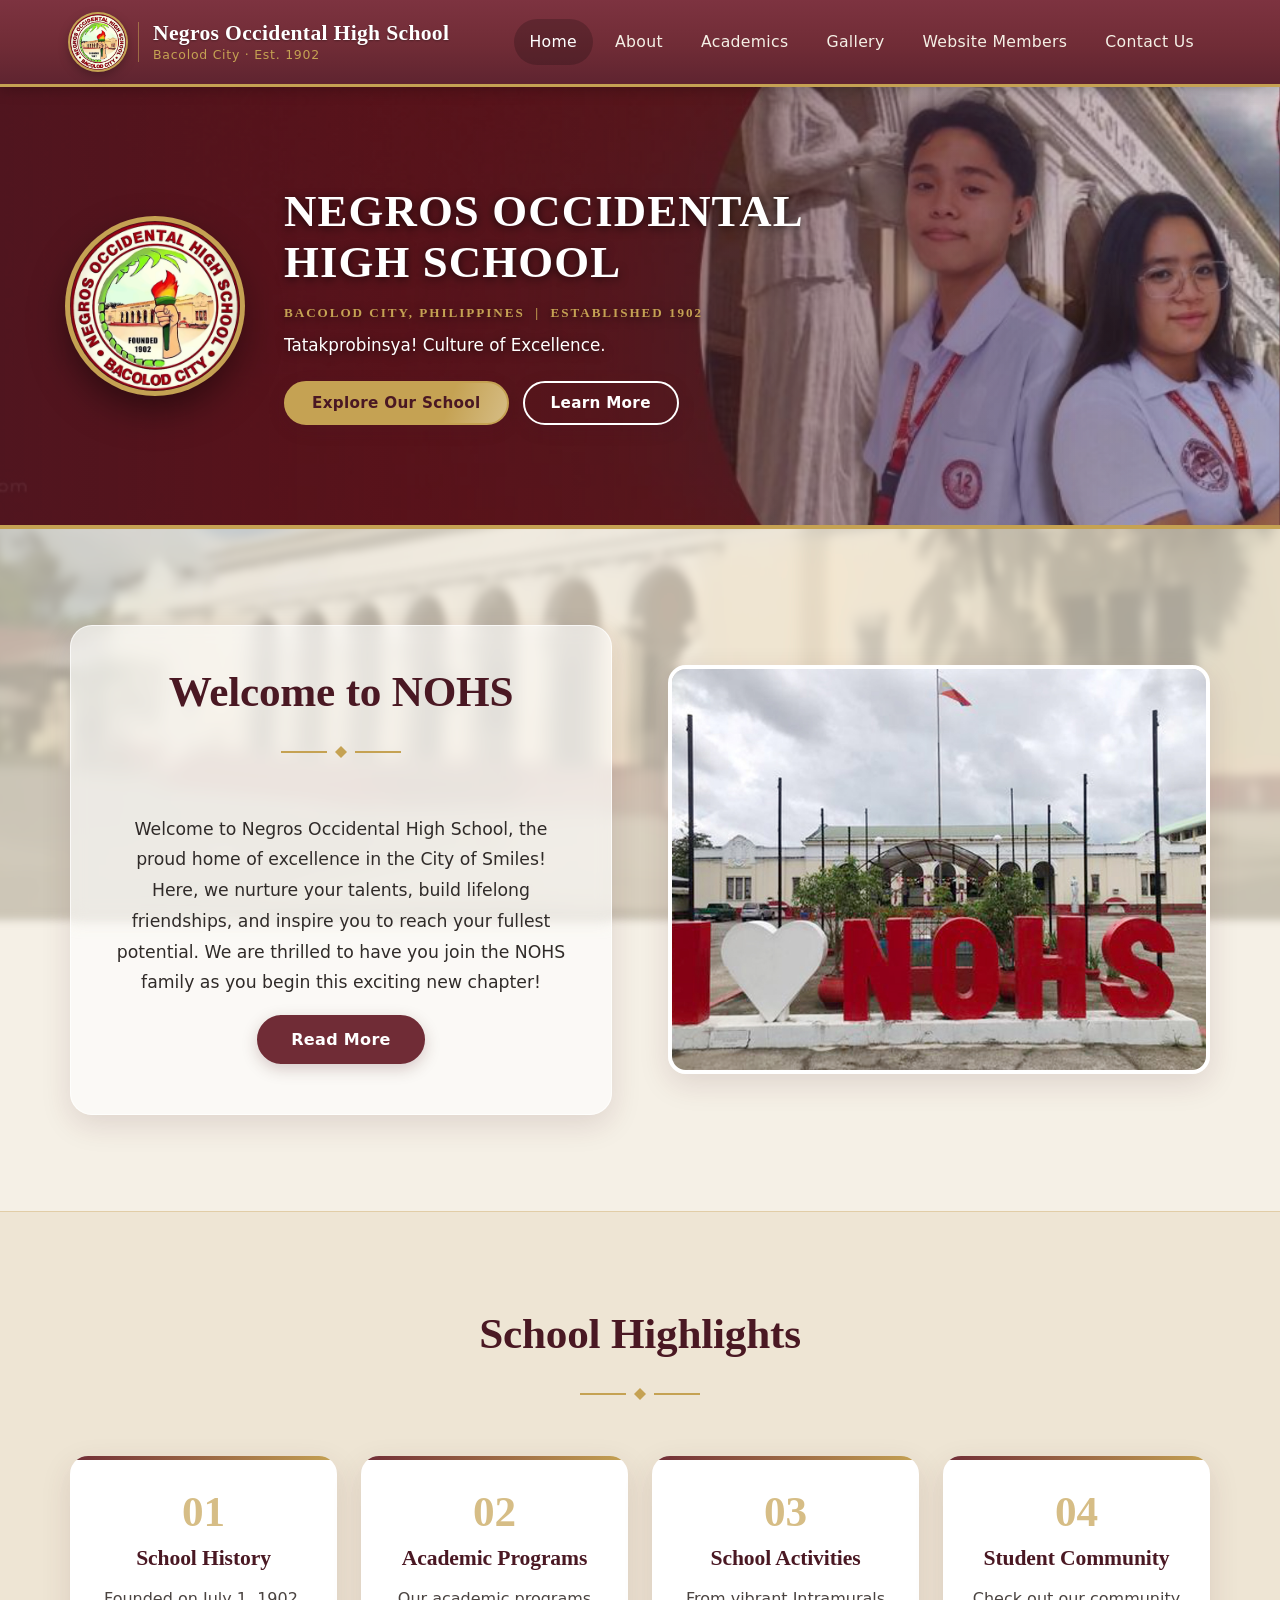
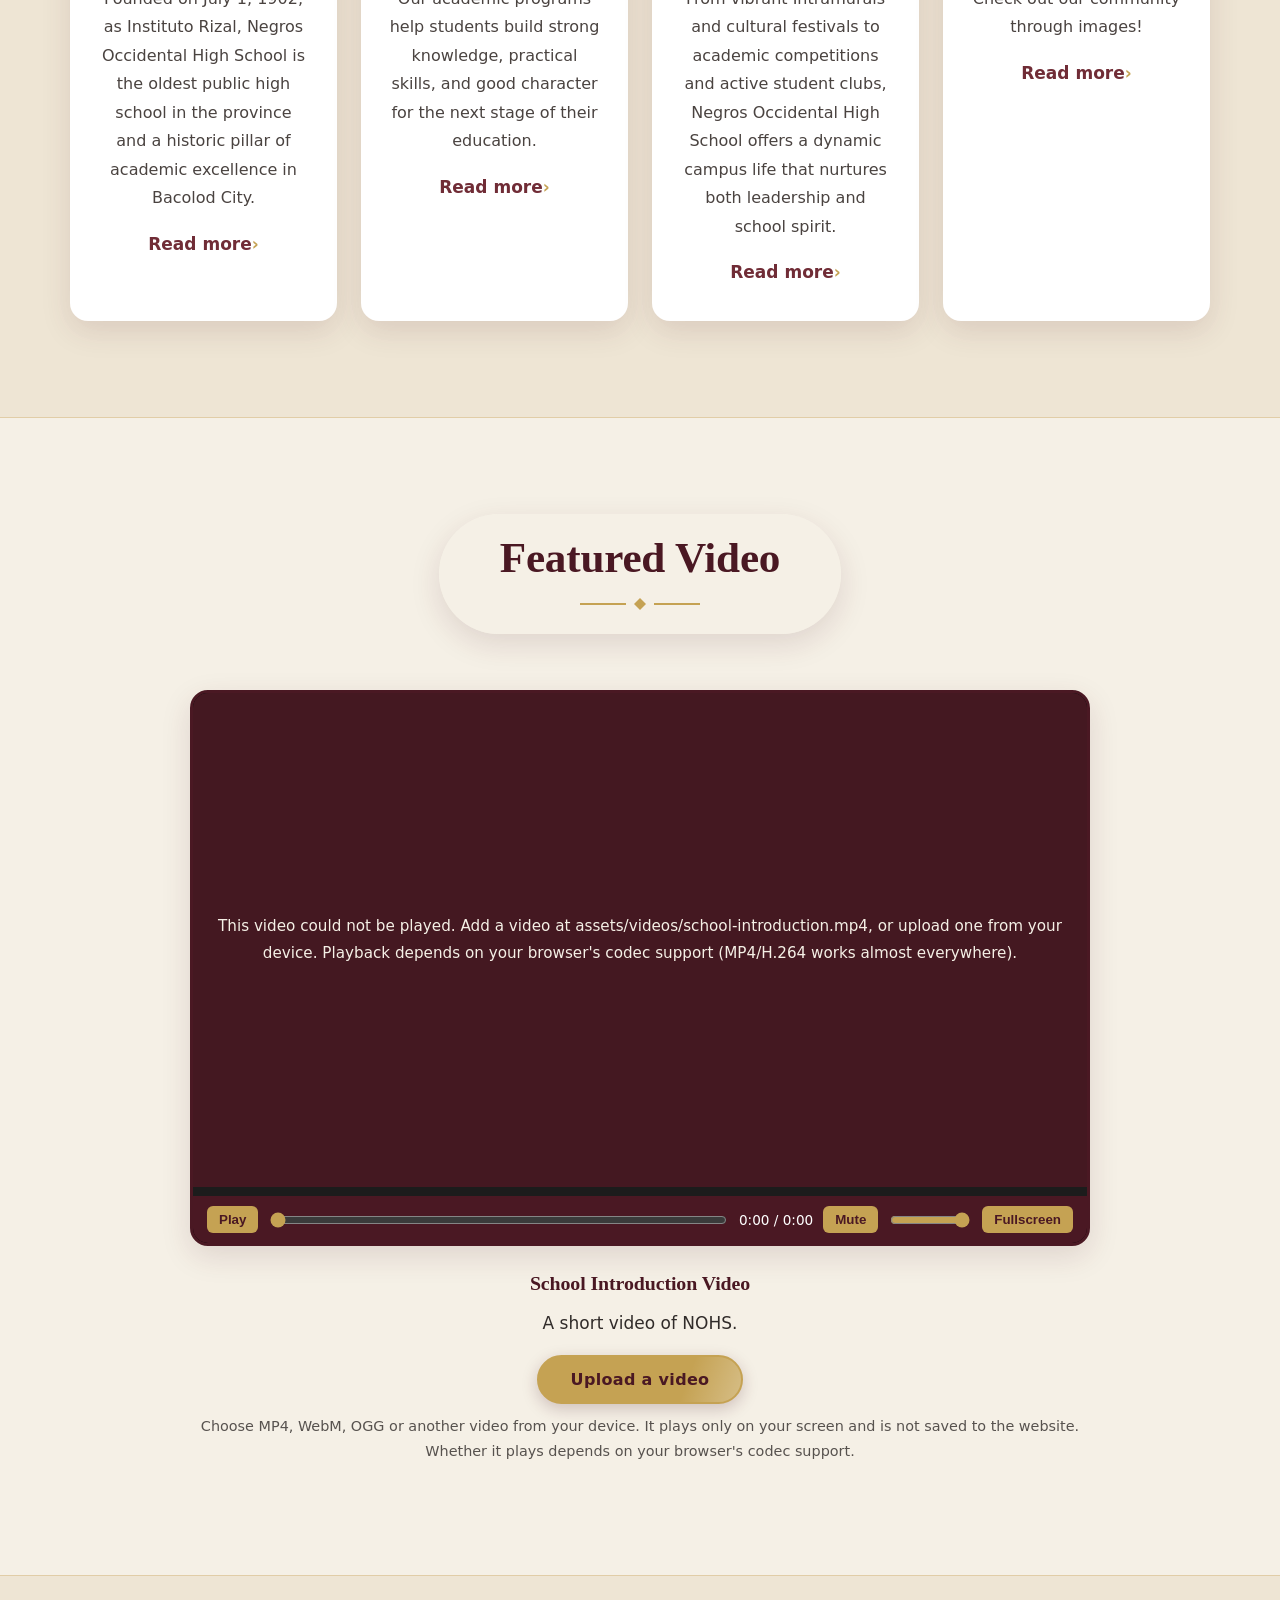
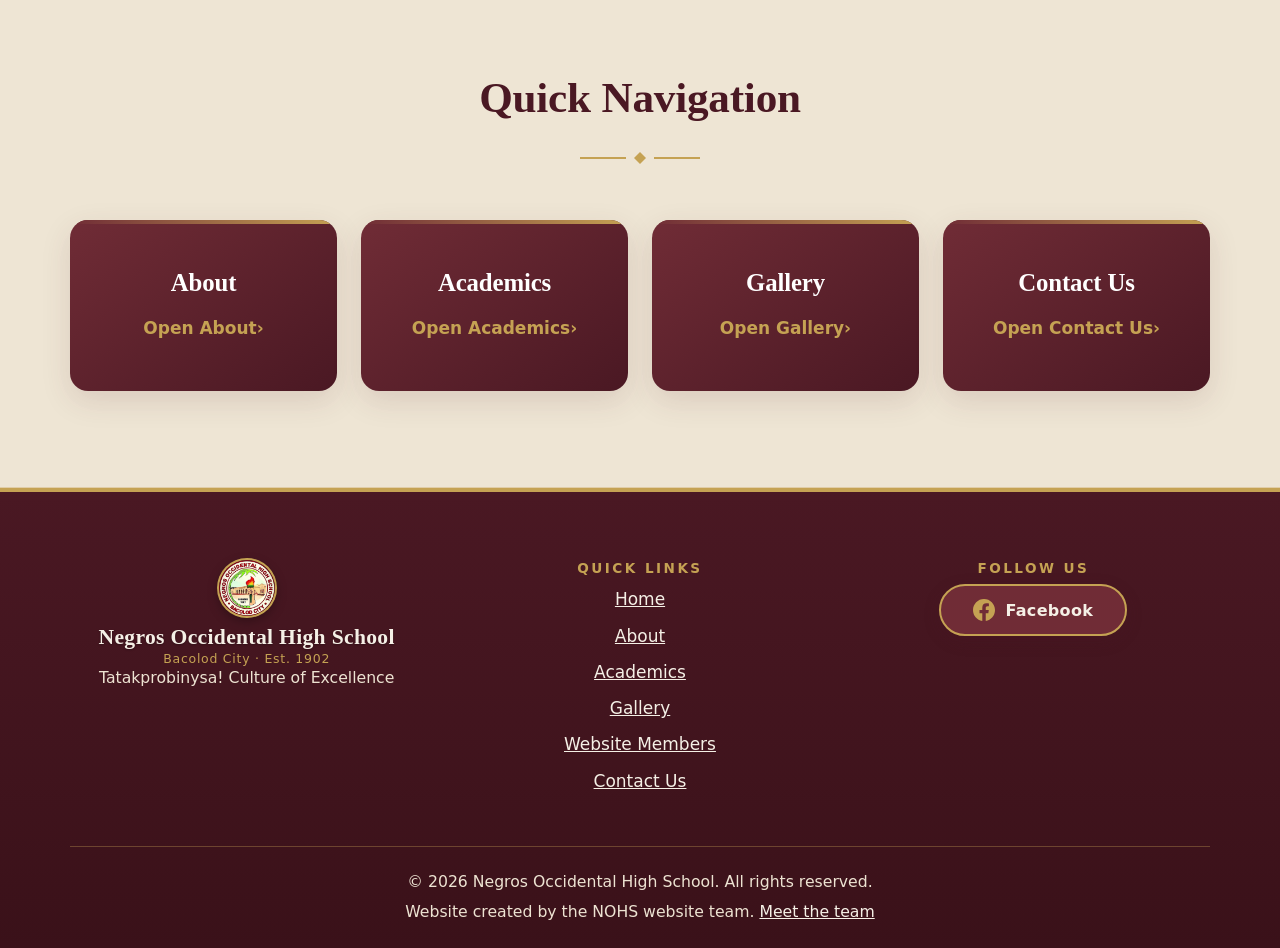
==== index.html @ 0fbad0cd "Add files via upload" ====
<!DOCTYPE html>
<html lang="en">
<head>
<meta charset="UTF-8">
<meta name="viewport" content="width=device-width, initial-scale=1">
<title>Home | Negros Occidental High School</title>
<meta name="description" content="Official information website of Negros Occidental High School, Bacolod City.">
<link rel="icon" href="assets/images/school-logo.png">
<link rel="stylesheet" href="css/style.css">
<link rel="stylesheet" href="css/animations.css">
<link rel="stylesheet" href="css/responsive.css">
</head>
<body data-page="home">
<!-- Loading screen (logo comes from js/site-config.js) -->
<div id="loader" aria-hidden="true"><img class="js-logo" src="assets/images/school-logo.png" alt=""></div>
<a class="skip" href="#main">Skip to content</a>
<div id="site-header"></div>
<main id="main">

<!-- A. HERO. Background picture: assets/images/school-banner.jpg -->
<section class="hero"><div class="container hero-grid">
  <div class="hero-text">
    <h1>NEGROS OCCIDENTAL HIGH SCHOOL</h1>
    <p class="hero-meta"><span data-cfg="location"></span> &nbsp;|&nbsp; Established <span data-cfg="established"></span></p>
    <p class="hero-welcome" data-cfg="tagline"></p>
    <div class="btn-row"><a class="btn btn-gold" href="#school-highlights">Explore Our School</a><a class="btn btn-light" href="about.html">Learn More</a></div>
  </div>
  <img class="hero-logo js-logo" src="assets/images/school-logo.png" alt="Negros Occidental High School official logo" width="260" height="260">
</div></section>

<!-- B. WELCOME / ABOUT PREVIEW. Text comes from about.introduction in js/site-config.js -->
<section class="section"><div class="container split">
  <div class="reveal"><h2 class="section-title">Welcome to NOHS</h2><p data-cfg="about.introduction"></p><a class="btn" href="about.html">Read More</a></div>
  <div class="img-frame img-reveal"><img class="js-intro-img" src="assets/images/school-intro.jpg" alt="Photograph of the school campus (placeholder)" width="900" height="675"></div>
</div></section>

<!-- C. HIGHLIGHTS. Edit the "highlights" list in js/site-config.js -->
<section class="section alt" id="school-highlights"><div class="container"><h2 class="section-title">School Highlights</h2>
  <div class="grid grid-4" id="highlights"></div></div></section>

<!-- D. FEATURED VIDEO. Default video path: video.src in js/site-config.js -->
<section class="section"><div class="container"><h2 class="section-title">Featured Video</h2>
  <div class="player-wrap">
    <div class="player" id="player">
      <video preload="metadata" playsinline aria-label="Featured school video"></video>
      <p id="vmsg" class="vmsg" role="status" hidden></p>
      <div class="controls">
        <button type="button" id="pp">Play</button>
        <input type="range" id="seek" min="0" max="100" step="0.1" value="0" aria-label="Video progress">
        <span id="time" aria-live="off">0:00 / 0:00</span>
        <button type="button" id="mute">Mute</button>
        <input type="range" id="vol" min="0" max="1" step="0.05" value="1" aria-label="Volume">
        <button type="button" id="fs">Fullscreen</button>
      </div>
    </div>
    <div class="player-info">
      <h3 id="vtitle"></h3><p id="vdesc"></p>
      <label class="btn btn-gold" for="vfile" tabindex="0" onkeydown="if(event.key==='Enter')this.click()">Upload a video</label>
      <input type="file" id="vfile" accept="video/*" class="sr">
      <p class="note">Choose MP4, WebM, OGG or another video from your device. It plays only on your screen and is not saved to the website. Whether it plays depends on your browser's codec support.</p>
    </div>
  </div></div></section>

<!-- E. QUICK NAVIGATION -->
<section class="section alt"><div class="container"><h2 class="section-title">Quick Navigation</h2><div class="grid grid-4" id="quicknav"></div></div></section>

</main>
<div id="site-footer"></div>
<script src="js/site-config.js"></script>
<script src="js/data-gallery.js"></script>
<script src="js/data-members.js"></script>
<script src="js/data-programs.js"></script>
<script src="js/data-activities.js"></script>
<script src="js/main.js"></script>
<script src="js/video-player.js"></script>
<script src="js/animations.js"></script>
</body>
</html>
---- css/style.css ----
/* STYLE.CSS - to change colors, edit the values in :root below. */
:root{
  --maroon:#702C36; --maroon-dark:#4A1823; --beige:#F5F0E6; --beige-2:#EDE3D2;
  --gold:#C5A253; --white:#FFFFFF; --text:#302B29;
  --radius:16px; --shadow:0 6px 22px rgba(74,24,35,.14);
  --serif:Georgia,"Palatino Linotype",Palatino,"Times New Roman",serif;
  --sans:system-ui,-apple-system,"Segoe UI",Roboto,Arial,sans-serif;
}
*{box-sizing:border-box}
html{scroll-behavior:smooth;scroll-padding-top:84px}
body{margin:0;font:1rem/1.7 var(--sans);color:var(--text);background:var(--beige)}
img{max-width:100%;display:block}
a{color:var(--maroon)}
:focus-visible{outline:3px solid var(--gold);outline-offset:3px}
h1,h2,h3{font-family:var(--serif);color:var(--maroon-dark);line-height:1.2;margin:0 0 .6em}
p{margin:0 0 1em}
.container{width:min(1140px,92%);margin-inline:auto}
.narrow{max-width:780px}
.section{padding:76px 0}.section.tight{padding-top:0}
.section.alt{background:var(--beige-2)}
.section-title{font-size:clamp(1.7rem,3.2vw,2.4rem);margin-bottom:1.1em}
.section-title::after{content:"";display:block;width:56px;height:3px;background:var(--gold);margin-top:.5em;border-radius:2px}
.skip{position:absolute;left:-999px;top:0;background:var(--gold);color:var(--maroon-dark);padding:8px 14px;z-index:300}
.skip:focus{left:8px;top:8px}
.sr{position:absolute;width:1px;height:1px;overflow:hidden;clip:rect(0 0 0 0)}
.note{font-size:.9rem;opacity:.8}

/* Buttons */
.btn{display:inline-block;background:var(--maroon);color:var(--white);padding:12px 26px;border-radius:999px;border:2px solid var(--maroon);font:600 1rem var(--sans);text-decoration:none;cursor:pointer;transition:transform .2s,background .2s,box-shadow .2s}
.btn:hover{transform:translateY(-2px);background:var(--maroon-dark);box-shadow:var(--shadow)}
.btn-gold{background:var(--gold);border-color:var(--gold);color:var(--maroon-dark)}
.btn-gold:hover{background:#d4b366;border-color:#d4b366}
.btn-light{background:transparent;border-color:var(--white);color:var(--white)}
.btn-light:hover{background:var(--white);color:var(--maroon-dark)}
.btn-outline{background:transparent;color:var(--maroon)}
.btn-outline:hover{color:var(--white)}
.btn-fb{display:inline-flex;align-items:center;gap:10px;background:var(--maroon);border-color:var(--gold)}
.btn-fb svg{color:var(--gold)}
.btn-fb:hover{background:var(--maroon-dark);transform:translateY(-3px) scale(1.03)}
.btn-fb.big{padding:16px 34px;font-size:1.1rem}
.btn-row{display:flex;gap:14px;flex-wrap:wrap}

/* Header */
.site-header{position:sticky;top:0;z-index:100;background:linear-gradient(180deg,#7d3340 0%,var(--maroon) 55%,#5f2430 100%);border-bottom:3px solid var(--gold);box-shadow:0 2px 14px rgba(0,0,0,.25)}
.nav-wrap{display:flex;align-items:center;justify-content:space-between;gap:16px;min-height:84px}
.brand{display:flex;align-items:center;gap:12px;color:var(--white);text-decoration:none;font:700 1.05rem/1.2 var(--serif)}
.brand img{width:56px;height:56px;object-fit:contain;border-radius:50%;box-shadow:0 0 0 2px var(--gold),0 4px 12px rgba(0,0,0,.35);transition:transform .3s}
.brand:hover img{transform:rotate(-6deg) scale(1.05)}
.brand-text{display:flex;flex-direction:column;gap:3px;padding-left:14px;border-left:1px solid rgba(197,162,83,.55)}
.brand-name{font:700 1.3rem/1.1 var(--serif);letter-spacing:.015em;text-shadow:0 1px 2px rgba(0,0,0,.3)}
.brand-sub{font:500 .78rem/1 var(--sans);letter-spacing:.06em;color:var(--gold)}
.nav{display:flex;gap:6px}
.nav a{color:var(--beige);text-decoration:none;padding:8px 14px;border-radius:8px;position:relative;font-weight:500;transition:background .2s}
.nav a:hover{background:var(--maroon-dark)}
.nav a.active{color:var(--white)}
.nav a.active::after{content:"";position:absolute;left:14px;right:14px;bottom:2px;height:2px;background:var(--gold)}
.nav-toggle{display:none;background:none;border:0;padding:10px;cursor:pointer}
.nav-toggle span{display:block;width:26px;height:3px;background:var(--white);margin:5px 0;transition:.25s;border-radius:2px}
.nav-toggle[aria-expanded=true] span:nth-child(1){transform:translateY(8px) rotate(45deg)}
.nav-toggle[aria-expanded=true] span:nth-child(2){opacity:0}
.nav-toggle[aria-expanded=true] span:nth-child(3){transform:translateY(-8px) rotate(-45deg)}

/* Hero */
.hero{background:var(--maroon-dark) center/cover;color:var(--white);padding:100px 0 110px;border-bottom:4px solid var(--gold)}
.hero-grid{display:grid;grid-template-columns:1fr auto;gap:48px;align-items:center}
.hero h1{color:var(--white);font-size:clamp(2.2rem,5.4vw,4rem);letter-spacing:.01em;margin-bottom:.35em}
.hero-meta{color:var(--gold);font:600 1.1rem var(--serif)}
.hero-welcome{max-width:560px;font-size:1.1rem;margin-bottom:1.6em}
.hero-logo{width:260px;height:260px;object-fit:contain;filter:drop-shadow(0 10px 24px rgba(0,0,0,.45))}
.page-head{background:var(--maroon-dark);color:var(--white);padding:56px 0;border-bottom:3px solid var(--gold)}
.page-head h1{color:var(--white);font-size:clamp(1.8rem,4vw,2.8rem);margin:0}
.page-head p{color:var(--beige-2);margin:.6em 0 0}

/* Layout + cards */
.split{display:grid;grid-template-columns:1fr 1fr;gap:56px;align-items:center}
.grid{display:grid;gap:24px}
.grid-2{grid-template-columns:repeat(2,1fr)}.grid-3{grid-template-columns:repeat(3,1fr)}.grid-4{grid-template-columns:repeat(4,1fr)}
.grid-5{display:flex;flex-wrap:wrap;justify-content:center}
.grid-5 .card{flex:0 1 calc(33.333% - 16px)}
.card{background:var(--white);border-radius:var(--radius);box-shadow:var(--shadow);padding:28px;border-top:3px solid var(--gold);text-decoration:none;color:var(--text);display:block;overflow:hidden;transition:transform .25s,box-shadow .25s}
a.card:hover,.card:hover{transform:translateY(-5px);box-shadow:0 14px 30px rgba(74,24,35,.2)}
.card h3,.card h2{font-size:1.3rem}
.card .more{color:var(--maroon);font-weight:700}
.card .more::after{content:" \203A";color:var(--gold)}
.card:has(> img){padding:0}
.card > img{width:100%;aspect-ratio:3/2;object-fit:cover}
.card-body{padding:22px 24px 26px}
.member > img{aspect-ratio:6/7}
.role{color:var(--maroon);font-weight:700;font-size:.95rem}
.img-frame{border-radius:var(--radius);overflow:hidden;box-shadow:var(--shadow);border:4px solid var(--white)}
.photos{display:grid;gap:20px}
.photos figure{margin:0;border-radius:var(--radius);overflow:hidden;box-shadow:var(--shadow);background:var(--white)}
.photos figcaption{padding:10px 16px;font-size:.9rem}
.ticks{list-style:none;padding:0;margin:0}
.ticks li{padding:10px 0 10px 34px;position:relative;border-bottom:1px solid rgba(112,44,54,.15)}
.ticks li::before{content:"";position:absolute;left:6px;top:19px;width:10px;height:10px;background:var(--gold);transform:rotate(45deg)}
.profile{width:100%;border-collapse:collapse;background:var(--white);border-radius:var(--radius);overflow:hidden;box-shadow:var(--shadow)}
.profile th,.profile td{text-align:left;padding:14px 20px;border-bottom:1px solid var(--beige-2)}
.profile th{width:32%;background:var(--maroon);color:var(--white);font-weight:600}
.timeline{list-style:none;margin:0;padding:0 0 0 26px;border-left:3px solid var(--gold)}
.timeline li{position:relative;padding:0 0 28px 28px}
.timeline li::before{content:"";position:absolute;left:-36px;top:6px;width:16px;height:16px;border-radius:50%;background:var(--maroon);border:3px solid var(--gold)}
.timeline .year{font:700 1.3rem var(--serif);color:var(--maroon)}
.info{margin:0}.info dt{font-weight:700;color:var(--maroon);margin-top:14px}.info dd{margin:0}

/* Video */
.player-wrap{display:grid;grid-template-columns:1.6fr 1fr;gap:36px;align-items:start}
.player{position:relative;background:#000;border-radius:var(--radius);overflow:hidden;box-shadow:var(--shadow);border:3px solid var(--maroon-dark)}
.player video{width:100%;aspect-ratio:16/9;display:block;background:#1c1c1c;cursor:pointer}
.vmsg{position:absolute;inset:0 0 56px;margin:0;padding:24px;display:flex;align-items:center;text-align:center;color:var(--beige);background:rgba(74,24,35,.88);font-size:.95rem}
.controls{display:flex;align-items:center;gap:10px;padding:10px 14px;background:var(--maroon-dark);color:var(--white);font-size:.85rem;flex-wrap:wrap}
.controls button{background:var(--gold);color:var(--maroon-dark);border:0;border-radius:6px;padding:6px 12px;font-weight:700;cursor:pointer}
.controls button:hover{background:#d9b968}
.controls input[type=range]{accent-color:var(--gold)}
#seek{flex:1;min-width:120px}#vol{width:80px}
.player:fullscreen video{height:calc(100% - 56px);aspect-ratio:auto}

/* Gallery */
.gallery{display:grid;grid-template-columns:repeat(3,1fr);gap:22px}
.g-item{position:relative;border:0;padding:0;border-radius:var(--radius);overflow:hidden;cursor:zoom-in;box-shadow:var(--shadow);aspect-ratio:4/3;background:var(--maroon)}
.g-item img{width:100%;height:100%;object-fit:cover;transition:transform .5s}
.g-item:hover img,.g-item:focus-visible img{transform:scale(1.08)}
.g-cap{position:absolute;inset:auto 0 0;padding:34px 16px 12px;text-align:left;color:var(--white);font-size:.85rem;background:linear-gradient(transparent,rgba(74,24,35,.92))}
.g-cap strong{display:block;font:700 1rem var(--serif);color:var(--gold)}
.lightbox{position:fixed;inset:0;z-index:400;background:rgba(30,10,15,.94);display:flex;align-items:center;justify-content:center;gap:12px;padding:20px}
.lightbox[hidden]{display:none}
.lightbox figure{margin:0;max-width:min(980px,80vw);text-align:center}
.lightbox img{max-height:76vh;margin:auto;border-radius:12px;border:3px solid var(--gold);opacity:0;transition:opacity .3s}
.lightbox img.in{opacity:1}
.lb-cap{color:var(--beige);margin-top:14px}
.lightbox button{background:rgba(197,162,83,.2);color:var(--white);border:2px solid var(--gold);width:50px;height:50px;border-radius:50%;font-size:2rem;line-height:1;cursor:pointer;flex:none}
.lightbox button:hover{background:var(--gold);color:var(--maroon-dark)}
.lb-close{position:absolute;top:18px;right:18px}

/* Contact / map / footer */
.map{border-radius:var(--radius);overflow:hidden;box-shadow:var(--shadow);border:4px solid var(--white);margin-bottom:12px}
.map iframe{width:100%;height:430px;border:0;display:block}
.fb-card{text-align:center}
.site-footer{background:var(--maroon-dark);color:var(--beige-2);border-top:4px solid var(--gold);padding-top:52px}
.site-footer h3{color:var(--gold);font-size:1.1rem}
.site-footer a{color:var(--beige)}
.site-footer ul{list-style:none;padding:0;margin:0}.site-footer li{margin-bottom:6px}
.footer-grid{display:grid;grid-template-columns:1.6fr 1fr 1fr;gap:40px}
.footer-bottom{border-top:1px solid rgba(197,162,83,.35);margin-top:36px;padding:18px 0;display:flex;justify-content:space-between;gap:12px;flex-wrap:wrap;font-size:.9rem}
.footer-bottom p{margin:0}
.to-top{position:fixed;right:20px;bottom:20px;width:46px;height:46px;border-radius:50%;border:2px solid var(--gold);background:var(--maroon);color:var(--white);font-size:1.4rem;cursor:pointer;opacity:0;pointer-events:none;transition:.3s;z-index:90}
.to-top.show{opacity:1;pointer-events:auto}
.to-top:hover{background:var(--maroon-dark)}

/* ===== SYMMETRY LAYER: centered headings, balanced columns, equal cards ===== */
.section-title{text-align:center}
.section-title::after{margin-inline:auto}
.narrow{margin-inline:auto;text-align:center}
.page-head{text-align:center;background:radial-gradient(ellipse at 50% 120%,#6a2a36 0,var(--maroon-dark) 70%)}
.page-head p{max-width:640px;margin-inline:auto}
.section:has(> .container > .btn-outline){padding:30px 0 0;text-align:center}
.grid{align-items:stretch}
.card{text-align:center;height:100%}
.card.member .card-body,.card:has(> img) .card-body{text-align:center}
.info{text-align:center}
.ticks{max-width:380px;margin-inline:auto}
.split{align-items:center}
.split > div:first-child{text-align:left}

/* Hero: centered stack, logo on top */
.hero{text-align:center}
.hero-grid{grid-template-columns:1fr;justify-items:center;gap:26px}
.hero-logo{order:-1;width:190px;height:190px}
.hero-welcome{margin-inline:auto}
.btn-row{justify-content:center}

/* Video: centered, player above details */
.player-wrap{grid-template-columns:1fr;max-width:900px;margin-inline:auto;gap:26px}
.player-info{text-align:center}

/* About: photos side by side, centered timeline that mirrors left/right */
.photos{grid-template-columns:repeat(2,1fr);margin-top:36px}
.photos img{aspect-ratio:3/2;object-fit:cover;width:100%}
.timeline{position:relative;max-width:900px;margin-inline:auto;padding:0;border:0}
.timeline::before{content:"";position:absolute;left:50%;top:0;bottom:0;width:3px;background:var(--gold);transform:translateX(-50%)}
.timeline li{position:relative;width:50%;padding:0 44px 32px 0;text-align:right}
.timeline li:nth-child(even){margin-left:50%;padding:0 0 32px 44px;text-align:left}
.timeline li::before{left:auto;right:-8px;top:6px}
.timeline li:nth-child(even)::before{right:auto;left:-8px}

/* Members: equal width cards, last row centered */
.grid-5{gap:24px}
.grid-5 .card{flex:0 1 calc(33.333% - 16px)}

/* Footer: three equal, centered columns */
.footer-grid{grid-template-columns:repeat(3,1fr);text-align:center}
.footer-grid .brand{justify-content:center}
.footer-grid .brand-text{text-align:left}
.footer-bottom{justify-content:center;text-align:center;flex-direction:column;align-items:center;gap:4px}

/* Spacing + footer brand fixes */
.section.tight{padding-top:44px}
.footer-grid .brand{flex-direction:column;gap:10px}
.footer-grid .brand-text{border-left:0;padding-left:0;align-items:center;text-align:center}
.footer-grid p{max-width:340px;margin-inline:auto}

/* Academics: programs in two balanced columns; an odd last card is centered */
.programs{max-width:960px;margin-inline:auto}
.programs .card{flex:0 1 calc(50% - 12px)}

/* Hero banner: cover for big images; natural size + blurred fill for small ones */
.hero{position:relative;overflow:hidden;isolation:isolate;background:var(--maroon-dark)}
.hero-bg{position:absolute;inset:0;z-index:-2}
.hero-bg-blur{position:absolute;inset:-60px;background:center/cover no-repeat;filter:blur(26px) saturate(1.1)}
.hero-bg-img{position:absolute;inset:0;width:100%;height:100%;object-fit:cover}
.hero-small .hero-bg-img{object-fit:scale-down;-webkit-mask-image:linear-gradient(90deg,transparent,#000 7%,#000 93%,transparent);mask-image:linear-gradient(90deg,transparent,#000 7%,#000 93%,transparent)}
.hero::before{content:"";position:absolute;inset:0;z-index:-1;background:linear-gradient(rgba(74,24,35,.8),rgba(48,43,41,.74))}
.hero-small::before{background:linear-gradient(rgba(74,24,35,.5),rgba(48,43,41,.45))}
.hero h1,.hero-meta,.hero-welcome{text-shadow:0 2px 10px rgba(0,0,0,.65)}

/* Group photo: never stretched; blurred copy of the photo fills the leftover space */
.group{margin:0 auto;max-width:1000px}
.group-frame{position:relative;aspect-ratio:16/9;border-radius:var(--radius);overflow:hidden;isolation:isolate;box-shadow:var(--shadow);border:4px solid var(--white);background:var(--maroon-dark)}
.group-blur{position:absolute;inset:-40px;background:center/cover no-repeat;filter:blur(28px) saturate(1.15);z-index:0}
.group-frame::before{content:"";position:absolute;inset:0;z-index:1;background:rgba(74,24,35,.28)}
.group-img{position:absolute;inset:0;width:100%;height:100%;object-fit:scale-down;z-index:2;filter:drop-shadow(0 8px 22px rgba(0,0,0,.45))}
.group-missing .group-img{visibility:hidden}
.group figcaption{text-align:center;margin-top:16px;font:italic 1.05rem var(--serif);color:var(--maroon-dark)}
.group-actions{text-align:center;margin-top:20px}
.group-actions .note{max-width:520px;margin:12px auto 0}

/* Group photo: click-to-enlarge hint */
.group-frame{cursor:zoom-in}
.group-img{transition:transform .6s cubic-bezier(.2,.7,.2,1)}
.group-frame:hover .group-img{transform:scale(1.02)}
.group-frame::after{content:"Click to enlarge";position:absolute;right:14px;bottom:14px;z-index:3;background:rgba(74,24,35,.88);color:var(--white);border:1px solid var(--gold);padding:6px 14px;border-radius:999px;font-size:.8rem;transition:opacity .3s,transform .3s}
@media (hover:hover){.group-frame::after{opacity:0;transform:translateY(6px)}.group-frame:hover::after,.group-frame:focus-visible::after{opacity:1;transform:none}}
.group-missing{cursor:default}.group-missing::after{display:none}

/* Learning Environment: clickable cards that open 3 photos */
#learning .card{cursor:pointer}
.photo-badge{position:absolute;top:14px;right:14px;z-index:2;background:rgba(74,24,35,.9);color:var(--white);border:1px solid var(--gold);padding:4px 12px;border-radius:999px;font-size:.78rem;font-weight:600;pointer-events:none}
.lb-thumbs{display:flex;justify-content:center;gap:10px;margin-top:14px}
.lb-thumbs[hidden]{display:none}
.lightbox .lb-thumbs button{width:76px;height:56px;padding:0;border-radius:8px;border:2px solid transparent;overflow:hidden;opacity:.6;background:none;transition:opacity .2s,transform .2s}
.lightbox .lb-thumbs button:hover{opacity:1;transform:translateY(-3px);background:none}
.lightbox .lb-thumbs button.on{border-color:var(--gold);opacity:1}
.lightbox .lb-thumbs img{width:100%;height:100%;max-height:none;object-fit:cover;border:0;border-radius:0;opacity:1;margin:0}
.lightbox button[hidden]{display:none}
@media (max-width:640px){.lightbox .lb-thumbs button{width:58px;height:44px}}

/* Auto-sliding card covers */
.card.has-slider{padding:0}
.slider{position:relative;overflow:hidden;aspect-ratio:3/2}
.slider-track{display:flex;height:100%;transition:transform .7s cubic-bezier(.65,0,.35,1)}
.slider-track img{flex:0 0 100%;width:100%;height:100%;object-fit:cover;transition:transform .7s cubic-bezier(.2,.7,.2,1)}
.card:hover .slider-track img{transform:scale(1.05)}
.slider-dots{position:absolute;left:0;right:0;bottom:12px;display:flex;justify-content:center;gap:7px;pointer-events:none}
.slider-dots i{width:8px;height:8px;border-radius:50%;background:rgba(255,255,255,.55);transition:background .3s,transform .3s}
.slider-dots i.on{background:var(--gold);transform:scale(1.3)}

/* Group photos: sliding track, each slide keeps its own blurred fill */
.group-frame::before{display:none}
.group-track{display:flex;height:100%;transition:transform .8s cubic-bezier(.65,0,.35,1)}
.group-slide{position:relative;flex:0 0 100%;height:100%;overflow:hidden}
.group-slide::before{content:"";position:absolute;inset:0;z-index:1;background:rgba(74,24,35,.28)}
.group-slide.miss .group-img{visibility:hidden}

/* ===== Fixed, slightly blurred photo background (see "background" in js/site-config.js) ===== */
.site-bg{position:fixed;inset:-20px;z-index:-1;background:var(--beige) center/cover no-repeat;filter:blur(4px) saturate(1.05);transform:translateZ(0);pointer-events:none}
.site-bg::after{content:"";position:absolute;inset:0;background:linear-gradient(rgba(245,240,230,.62),rgba(237,227,210,.74))}
/* Plain sections let the photo show through; alternate sections are frosted glass */
.section{background:transparent}
.section.alt{background:rgba(237,227,210,.88);-webkit-backdrop-filter:blur(8px);backdrop-filter:blur(8px);border-block:1px solid rgba(197,162,83,.35)}
/* Text blocks and headings on the photo get a soft frosted panel so they stay easy to read */
.narrow,.split > div:first-child{background:rgba(255,255,255,.62);-webkit-backdrop-filter:blur(8px);backdrop-filter:blur(8px);padding:30px 34px;border-radius:var(--radius);box-shadow:var(--shadow);border:1px solid rgba(255,255,255,.7)}
.section:not(.alt) > .container:not(.narrow) > .section-title{display:table;margin:0 auto 1.3em;padding:.4em 1.4em .55em;background:rgba(245,240,230,.86);-webkit-backdrop-filter:blur(8px);backdrop-filter:blur(8px);border-radius:999px;box-shadow:var(--shadow)}
.section:not(.alt) > .container:not(.narrow) > .section-title::after{margin-top:.35em}
@media (max-width:640px){.narrow,.split > div:first-child{padding:22px 20px}}

/* Real school logo: solid white background, shown as a round seal with a gold ring */
.hero-logo{border-radius:50%;filter:none;box-shadow:0 0 0 5px var(--gold),0 16px 38px rgba(0,0,0,.5)}
#loader img{border-radius:50%;box-shadow:0 0 0 3px var(--gold)}

/* Welcome picture: keep its proportions in every browser */
.img-frame img{display:block;width:100%;height:auto;aspect-ratio:4/3;object-fit:cover}

/* =====================================================================
   POLISH LAYER - cleaner type, calmer spacing, richer cards and hero
   ===================================================================== */
:root{--shadow-sm:0 2px 10px rgba(74,24,35,.09);--shadow:0 10px 30px rgba(74,24,35,.13);--shadow-lg:0 24px 54px rgba(74,24,35,.24);--radius:18px}
html{-webkit-text-size-adjust:100%;scrollbar-color:var(--maroon) var(--beige-2)}
::-webkit-scrollbar{width:11px}::-webkit-scrollbar-track{background:var(--beige-2)}
::-webkit-scrollbar-thumb{background:var(--maroon);border-radius:8px;border:2px solid var(--beige-2)}
::selection{background:var(--gold);color:var(--maroon-dark)}
body{font-size:1.0625rem;line-height:1.78;-webkit-font-smoothing:antialiased;text-rendering:optimizeLegibility}
h1,h2,h3{letter-spacing:-.005em;text-wrap:balance}
p{text-wrap:pretty}
.section{padding:96px 0}
.section.tight{padding-top:44px}

/* Headings: gold ornament instead of a plain line */
.section-title{font-size:clamp(1.9rem,3.4vw,2.7rem);margin-bottom:1.3em}
.section-title::after,.page-head h1::after{content:"";display:block;width:120px;height:12px;margin:.65em auto 0;border-radius:0;
  background:url("data:image/svg+xml,%3Csvg xmlns='http://www.w3.org/2000/svg' viewBox='0 0 120 12'%3E%3Cpath d='M0 6h46M74 6h46' stroke='%23C5A253' stroke-width='2'/%3E%3Cpath d='M60 0l6 6-6 6-6-6z' fill='%23C5A253'/%3E%3C/svg%3E") center/contain no-repeat}
.page-head{padding:76px 0 68px}
.page-head h1{letter-spacing:.01em}
.page-head p{font-size:1.1rem;margin-top:1em}

/* Header */
.nav a{font-size:.98rem;letter-spacing:.02em;padding:9px 16px}
.nav a.active{background:rgba(0,0,0,.2);border-radius:999px}
.nav a.active::after{display:none}
.brand-name{font-size:1.35rem}

/* Buttons */
.btn{padding:13px 32px;letter-spacing:.02em;box-shadow:0 5px 16px rgba(74,24,35,.22)}
.btn:hover{box-shadow:0 10px 24px rgba(74,24,35,.3)}
.btn-outline{box-shadow:none}

/* Hero: taller, calmer, with a scroll cue */
.hero{min-height:min(92vh,840px);display:flex;align-items:center;padding:110px 0 140px}
.hero-grid{width:100%;gap:30px}
.hero h1{font-size:clamp(2.4rem,6.2vw,4.7rem);line-height:1.08;letter-spacing:.025em}
.hero-meta{font-size:.95rem;letter-spacing:.16em;text-transform:uppercase;margin-bottom:1.2em}
.hero-welcome{font-size:1.2rem;line-height:1.75;max-width:620px;margin-bottom:2em}
.hero-logo{width:210px;height:210px}
.hero::after{content:"";position:absolute;left:50%;bottom:30px;width:20px;height:20px;border-right:3px solid var(--gold);border-bottom:3px solid var(--gold);transform:translateX(-50%) rotate(45deg);animation:cue 1.9s ease-in-out infinite;pointer-events:none}

/* Cards */
.card{border-top:0;border-radius:var(--radius);box-shadow:var(--shadow);padding:34px 28px}
.card::before{content:"";position:absolute;left:0;right:0;top:0;height:4px;z-index:3;background:linear-gradient(90deg,var(--maroon),var(--gold))}
.card:hover{box-shadow:var(--shadow-lg)}
.card h3{font-size:1.35rem}
.card p{font-size:1rem;color:#4a4340}
.card-body{padding:26px 26px 30px}
.card.has-slider,.card:has(> img){padding:0}

/* Homepage highlights: numbered cards */
#highlights{counter-reset:h}
#highlights .card h3::before{counter-increment:h;content:"0" counter(h);display:block;font:700 2.7rem/1 var(--serif);color:var(--gold);opacity:.7;margin-bottom:.3em}
/* Quick navigation: bold maroon tiles */
.quick{background:linear-gradient(145deg,var(--maroon),var(--maroon-dark));padding:48px 24px}
.quick h3{color:var(--white);font-size:1.55rem}
.quick .more,.quick .more::after{color:var(--gold)}

/* Members */
.role{display:inline-block;background:rgba(197,162,83,.2);color:var(--maroon-dark);padding:3px 16px;border-radius:999px;font-size:.84rem;letter-spacing:.02em;margin-bottom:1em}
.member .card-body p{font-size:.98rem}

/* Text panels, contact details, profile table */
.narrow,.split > div:first-child{border-radius:22px;padding:40px 44px}
.narrow p,.split > div:first-child p{font-size:1.08rem}
.info dt{font-size:.78rem;letter-spacing:.14em;text-transform:uppercase;margin-top:20px;color:var(--maroon)}
.info dd{font-size:1.05rem}
.profile th,.profile td{padding:16px 24px}
.gallery{gap:26px}
.g-item{border-radius:var(--radius)}

/* Footer */
.site-footer{padding-top:68px;background:linear-gradient(180deg,var(--maroon-dark),#3a1119)}
.site-footer h3{font:700 .85rem var(--sans);letter-spacing:.18em;text-transform:uppercase}
.site-footer p{font-size:.98rem;line-height:1.7}
.footer-bottom{margin-top:44px;padding:22px 0}

@media (max-width:640px){
  .section{padding:62px 0}
  .page-head{padding:54px 0 48px}
  .hero{min-height:0;padding:70px 0 100px}
  .hero-logo{width:140px;height:140px}
  .narrow,.split > div:first-child{padding:28px 22px}
  .card{padding:28px 22px}
}
.split > div:first-child{text-align:center}

/* ===== Banner sized to its image (1200 x 414). Edit the ratio here if you change the banner image. ===== */
.hero{min-height:max(400px,34.5vw);padding:0;display:flex;align-items:center}
.hero-bg{inset:0;transform:none!important}
.hero-bg-img,.hero-small .hero-bg-img{object-fit:cover;-webkit-mask-image:none;mask-image:none}
.hero-bg-blur{display:none}
/* darker on the left where the text sits, so the people on the right stay clear */
.hero::before,.hero-small::before{background:linear-gradient(90deg,rgba(74,24,35,.88) 0%,rgba(74,24,35,.64) 45%,rgba(74,24,35,.16) 100%)}
.hero::after{display:none}
.hero-grid{grid-template-columns:auto 1fr;justify-items:start;align-items:center;text-align:left;gap:44px}
.hero-logo{order:0;width:170px;height:170px}
.hero-text{max-width:660px}
.hero h1{font-size:clamp(1.8rem,3.5vw,3.1rem);line-height:1.12;margin-bottom:.4em}
.hero-meta{font-size:.82rem;letter-spacing:.15em;margin-bottom:.9em}
.hero-welcome{font-size:1.05rem;line-height:1.6;margin-bottom:1.3em;max-width:520px}
.btn-row{justify-content:flex-start}
.hero .btn{padding:11px 26px;font-size:.95rem}
.hero-grid{width:min(1140px,92%);margin-inline:auto}
.hero-logo{order:-1}
.hero-welcome{margin-inline:0}
@media (max-width:760px){.hero-welcome{margin-inline:auto}}

/* Academic Programs: images open in a lightbox */
.programs .card > img.zoomable{cursor:zoom-in}
.programs .card > img.zoomable:focus-visible{outline:3px solid var(--gold);outline-offset:-3px}
---- css/animations.css ----
/* ANIMATIONS.CSS - loader, page fade, scroll reveals. */
#loader{position:fixed;inset:0;z-index:999;background:var(--maroon-dark);display:flex;align-items:center;justify-content:center;transition:opacity .6s,visibility .6s}
#loader img{width:120px;height:120px;object-fit:contain;animation:pulse 1.4s ease-in-out infinite}
body.loaded #loader{opacity:0;visibility:hidden}
@keyframes pulse{0%,100%{transform:scale(1);filter:drop-shadow(0 0 0 rgba(197,162,83,0))}50%{transform:scale(1.1);filter:drop-shadow(0 0 18px rgba(197,162,83,.8))}}
body{animation:pageIn .5s ease both}
body.leaving{opacity:0;transition:opacity .25s}
@keyframes pageIn{from{opacity:0}to{opacity:1}}
/* Hero: the one orchestrated entrance */
.hero-text > *{animation:rise .8s cubic-bezier(.2,.7,.2,1) both}
.hero-text > :nth-child(2){animation-delay:.12s}.hero-text > :nth-child(3){animation-delay:.24s}.hero-text > :nth-child(4){animation-delay:.36s}
.hero-logo{animation:rise 1s .3s cubic-bezier(.2,.7,.2,1) both}
@keyframes rise{from{opacity:0;transform:translateY(26px)}to{opacity:1;transform:none}}
.reveal{opacity:0;transform:translateY(24px);transition:opacity .7s,transform .7s}
.reveal.in{opacity:1;transform:none}
@media (prefers-reduced-motion:reduce){
  *,*::before,*::after{animation:none!important;transition:none!important;scroll-behavior:auto!important}
  .reveal{opacity:1;transform:none}
  .img-reveal::after{display:none}
}

/* ===== MORE INTERACTIVE ANIMATIONS ===== */
/* Scroll progress bar */
.scroll-progress{position:fixed;top:0;left:0;width:100%;height:3px;background:linear-gradient(90deg,var(--gold),#ecd495);transform-origin:left;transform:scaleX(0);z-index:500;pointer-events:none}
/* Section title underline grows in */
.section-title::after{transform:scaleX(0);transition:transform .9s .25s cubic-bezier(.2,.7,.2,1)}
.section-title.in::after{transform:scaleX(1)}
/* Nav hover underline slides in */
.nav a:not(.active)::after{content:"";position:absolute;left:14px;right:14px;bottom:2px;height:2px;background:var(--gold);transform:scaleX(0);transition:transform .3s}
.nav a:not(.active):hover::after{transform:scaleX(1)}
/* Hero: parallax layer, floating logo, shimmering gold button */
.hero-bg{inset:-70px 0;will-change:transform}
.hero-logo{animation:rise 1s .3s cubic-bezier(.2,.7,.2,1) both,float 6s 1.4s ease-in-out infinite}
@keyframes float{0%,100%{transform:translateY(0)}50%{transform:translateY(-12px)}}
.btn-gold{background-image:linear-gradient(110deg,transparent 30%,rgba(255,255,255,.5) 50%,transparent 70%);background-size:250% 100%;animation:shine 4s ease-in-out infinite}
.btn-gold:hover{animation:none}
@keyframes shine{0%,60%{background-position:150% 0}100%{background-position:-50% 0}}
/* Buttons: ripple + press */
.btn{position:relative;overflow:hidden}
.btn:active{transform:translateY(0) scale(.97)}
.ripple{position:absolute;border-radius:50%;background:rgba(255,255,255,.45);transform:scale(0);animation:ripple .65s ease-out;pointer-events:none}
@keyframes ripple{to{transform:scale(1);opacity:0}}
/* Cards: tilt glow, image zoom, sliding arrow */
.card{position:relative}
.card::after{content:"";position:absolute;inset:0;pointer-events:none;opacity:0;transition:opacity .3s;background:radial-gradient(circle at var(--mx,50%) var(--my,50%),rgba(197,162,83,.22),transparent 55%)}
.card:hover::after{opacity:1}
.card.reveal.in{transition:opacity .7s,transform .3s ease,box-shadow .3s}
.card > img{transition:transform .7s cubic-bezier(.2,.7,.2,1)}
.card:hover > img{transform:scale(1.07)}
.card .more::after{display:inline-block;transition:transform .25s}
.card:hover .more::after{transform:translateX(6px)}
/* Gallery: caption slides up on hover (always visible on touch screens) */
.g-item{transition:box-shadow .35s}
.g-item:hover,.g-item:focus-visible{box-shadow:0 0 0 3px var(--gold),0 16px 30px rgba(74,24,35,.3)}
@media (hover:hover){.g-cap{transform:translateY(70%);opacity:0;transition:transform .35s,opacity .35s}
  .g-item:hover .g-cap,.g-item:focus-visible .g-cap{transform:none;opacity:1}}
/* Lightbox opens with a zoom */
.lightbox:not([hidden]){animation:pageIn .3s}
.lightbox:not([hidden]) figure{animation:zoomIn .4s cubic-bezier(.2,.8,.2,1)}
@keyframes zoomIn{from{opacity:0;transform:scale(.88)}to{opacity:1;transform:none}}
/* Timeline dots pulse once when they appear */
.timeline li.in::before{animation:dot 1.6s ease-out 1}
@keyframes dot{0%{box-shadow:0 0 0 0 rgba(197,162,83,.9)}100%{box-shadow:0 0 0 18px rgba(197,162,83,0)}}
/* Page banners: soft drifting gold glows */
.page-head{position:relative;overflow:hidden}
.page-head .container{position:relative;z-index:1}
.page-head::before,.page-head::after{content:"";position:absolute;width:300px;height:300px;border-radius:50%;background:radial-gradient(circle,rgba(197,162,83,.26),transparent 70%);animation:drift 11s ease-in-out infinite alternate}
.page-head::before{left:-80px;top:-120px}
.page-head::after{right:-60px;bottom:-140px;animation-delay:-5s}
@keyframes drift{from{transform:translate(0,0) scale(1)}to{transform:translate(50px,30px) scale(1.25)}}
/* Footer + back-to-top polish */
.site-footer li a{display:inline-block;transition:transform .2s,color .2s}
.site-footer li a:hover{transform:translateX(5px);color:var(--gold)}
.to-top.show:hover{transform:translateY(-5px)}
.brand:active img{transform:scale(.94)}

/* Image reveal: a maroon curtain slides away. The image itself is never clipped or hidden,
   so every browser loads it and detects it correctly. */
.img-reveal{position:relative}
.img-reveal::after{content:"";position:absolute;inset:0;z-index:2;background:var(--maroon-dark);transform-origin:right center;transition:transform 1s cubic-bezier(.7,0,.2,1);pointer-events:none}
.img-reveal.in::after{transform:scaleX(0)}

/* Hero scroll cue */
@keyframes cue{0%,100%{transform:translate(-50%,0) rotate(45deg);opacity:.5}50%{transform:translate(-50%,10px) rotate(45deg);opacity:1}}
---- css/responsive.css ----
/* RESPONSIVE.CSS - tablet and phone layouts. */
@media (max-width:1000px){
  .grid-4{grid-template-columns:repeat(2,1fr)}.grid-3{grid-template-columns:repeat(2,1fr)}
  .grid-5 .card{flex-basis:calc(50% - 12px)}
  .player-wrap,.split{grid-template-columns:1fr}
  .gallery{grid-template-columns:repeat(2,1fr)}
  .hero-logo{width:200px;height:200px}
}
@media (max-width:860px){
  .nav-toggle{display:block}
  .nav{position:absolute;top:100%;left:0;right:0;flex-direction:column;background:var(--maroon-dark);padding:8px 4%;gap:0;max-height:0;overflow:hidden;visibility:hidden;transition:max-height .35s,visibility .35s}
  .nav.open{max-height:420px;visibility:visible;border-bottom:3px solid var(--gold)}
  .nav a{padding:14px 10px}
  .nav a.active::after{left:10px;right:auto;width:36px}
  .footer-grid{grid-template-columns:1fr}
}
@media (max-width:640px){
  .section{padding:54px 0}
  .grid-2,.grid-3,.grid-4{grid-template-columns:1fr}
  .grid-5 .card{flex-basis:100%}
  .hero{padding:64px 0 72px}
  .hero-grid{grid-template-columns:1fr}.hero-logo{order:-1;width:130px;height:130px}
  .gallery{grid-template-columns:1fr}
  .brand img{width:44px;height:44px}.brand-name{font-size:1rem}.brand-sub{font-size:.68rem}.brand-text{padding-left:10px}.nav-wrap{min-height:72px}
  .map iframe{height:320px}
  .lightbox{padding:10px;gap:4px}.lightbox button{width:40px;height:40px}
  .lightbox figure{max-width:78vw}
}

/* Symmetry layer: tablet and phone */
@media (max-width:1000px){.split > div:first-child{text-align:center}}
@media (max-width:860px){.footer-grid{grid-template-columns:1fr}}
@media (max-width:700px){
  .photos{grid-template-columns:1fr}
  .timeline::before{left:8px;transform:none}
  .timeline li,.timeline li:nth-child(even){width:100%;margin-left:0;padding:0 0 28px 40px;text-align:left}
  .timeline li::before,.timeline li:nth-child(even)::before{left:0;right:auto}
}
@media (max-width:640px){.hero-logo{width:130px;height:130px}}

/* Banner on smaller screens */
@media (max-width:900px){.hero-logo{width:130px;height:130px}.hero-grid{gap:28px}}
@media (max-width:760px){
  .hero{aspect-ratio:auto;min-height:0;padding:56px 0 60px}
  .hero::before,.hero-small::before{background:linear-gradient(rgba(74,24,35,.78),rgba(48,43,41,.72))}
  .hero-grid{grid-template-columns:1fr;justify-items:center;text-align:center;gap:22px}
  .hero-logo{order:-1;width:120px;height:120px}
  .btn-row{justify-content:center}
  .hero h1{font-size:clamp(1.7rem,7vw,2.4rem)}
  .hero-welcome{margin-inline:auto}
}
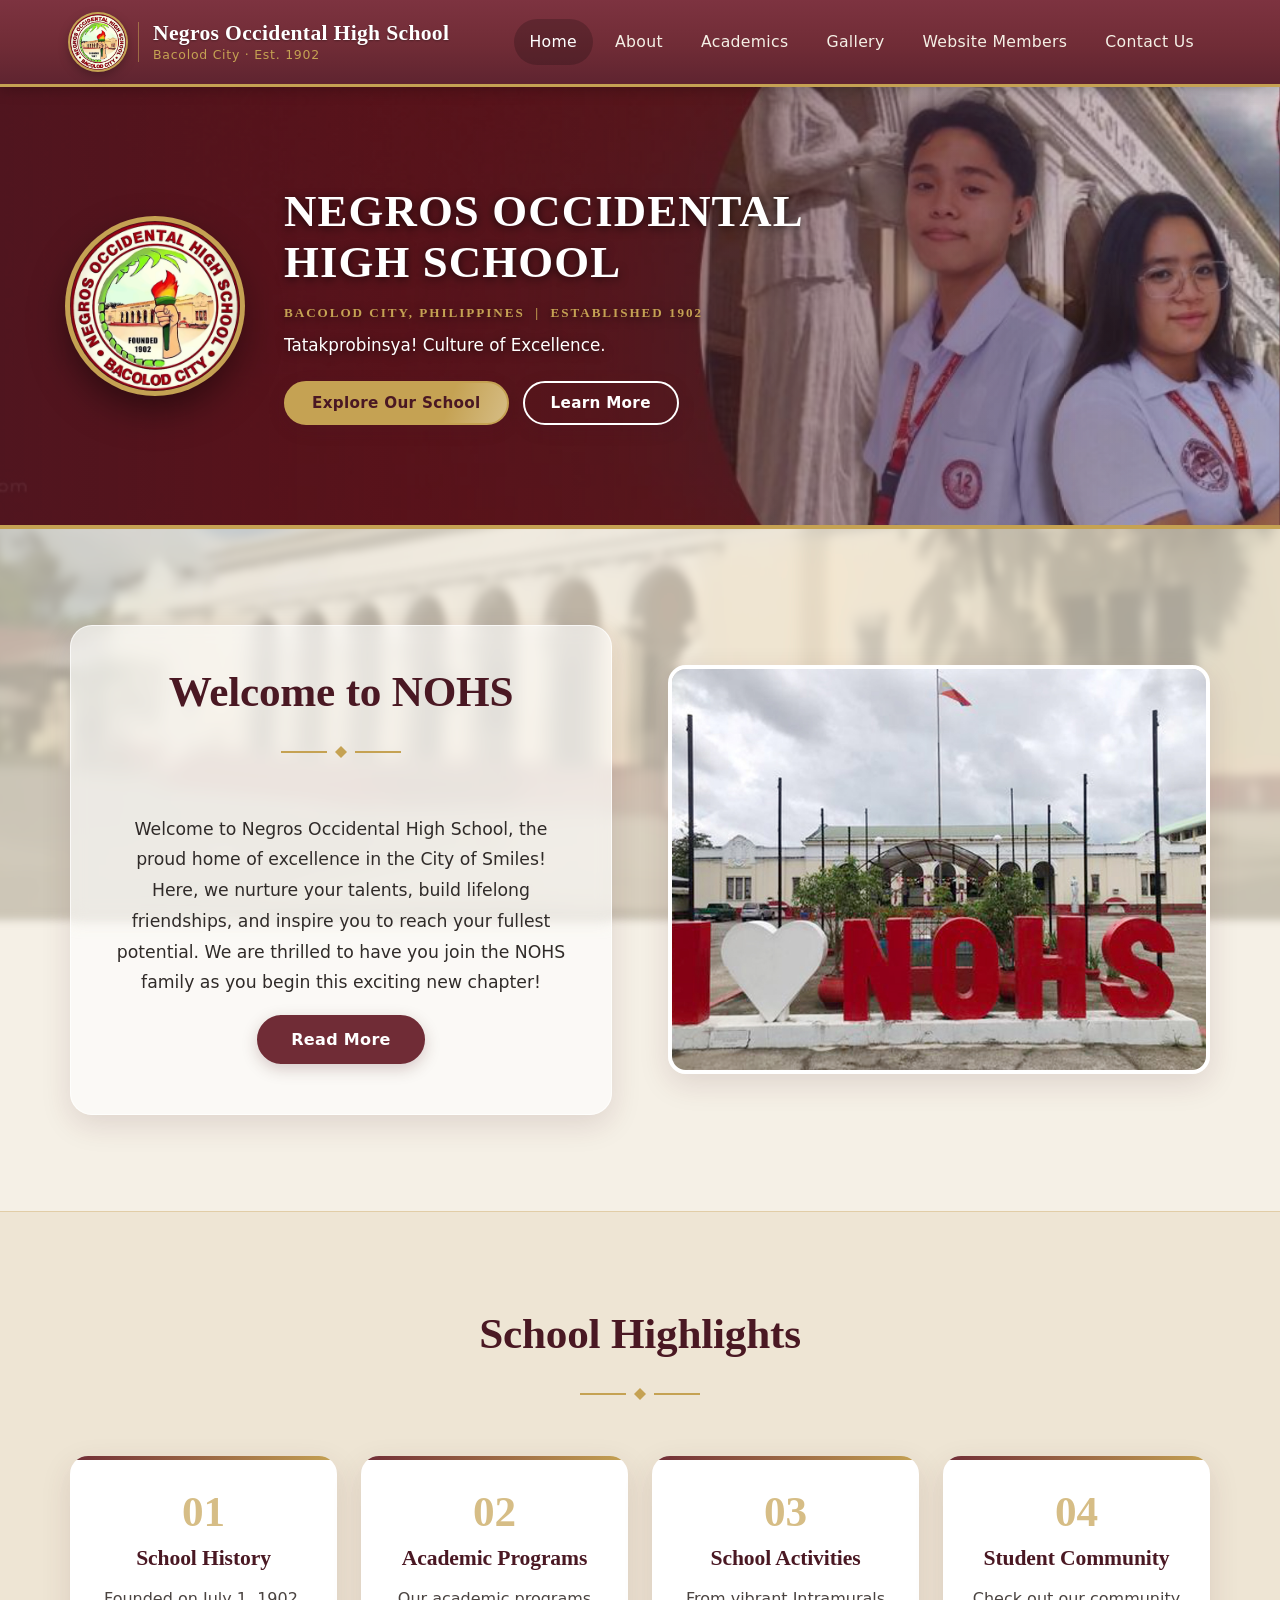
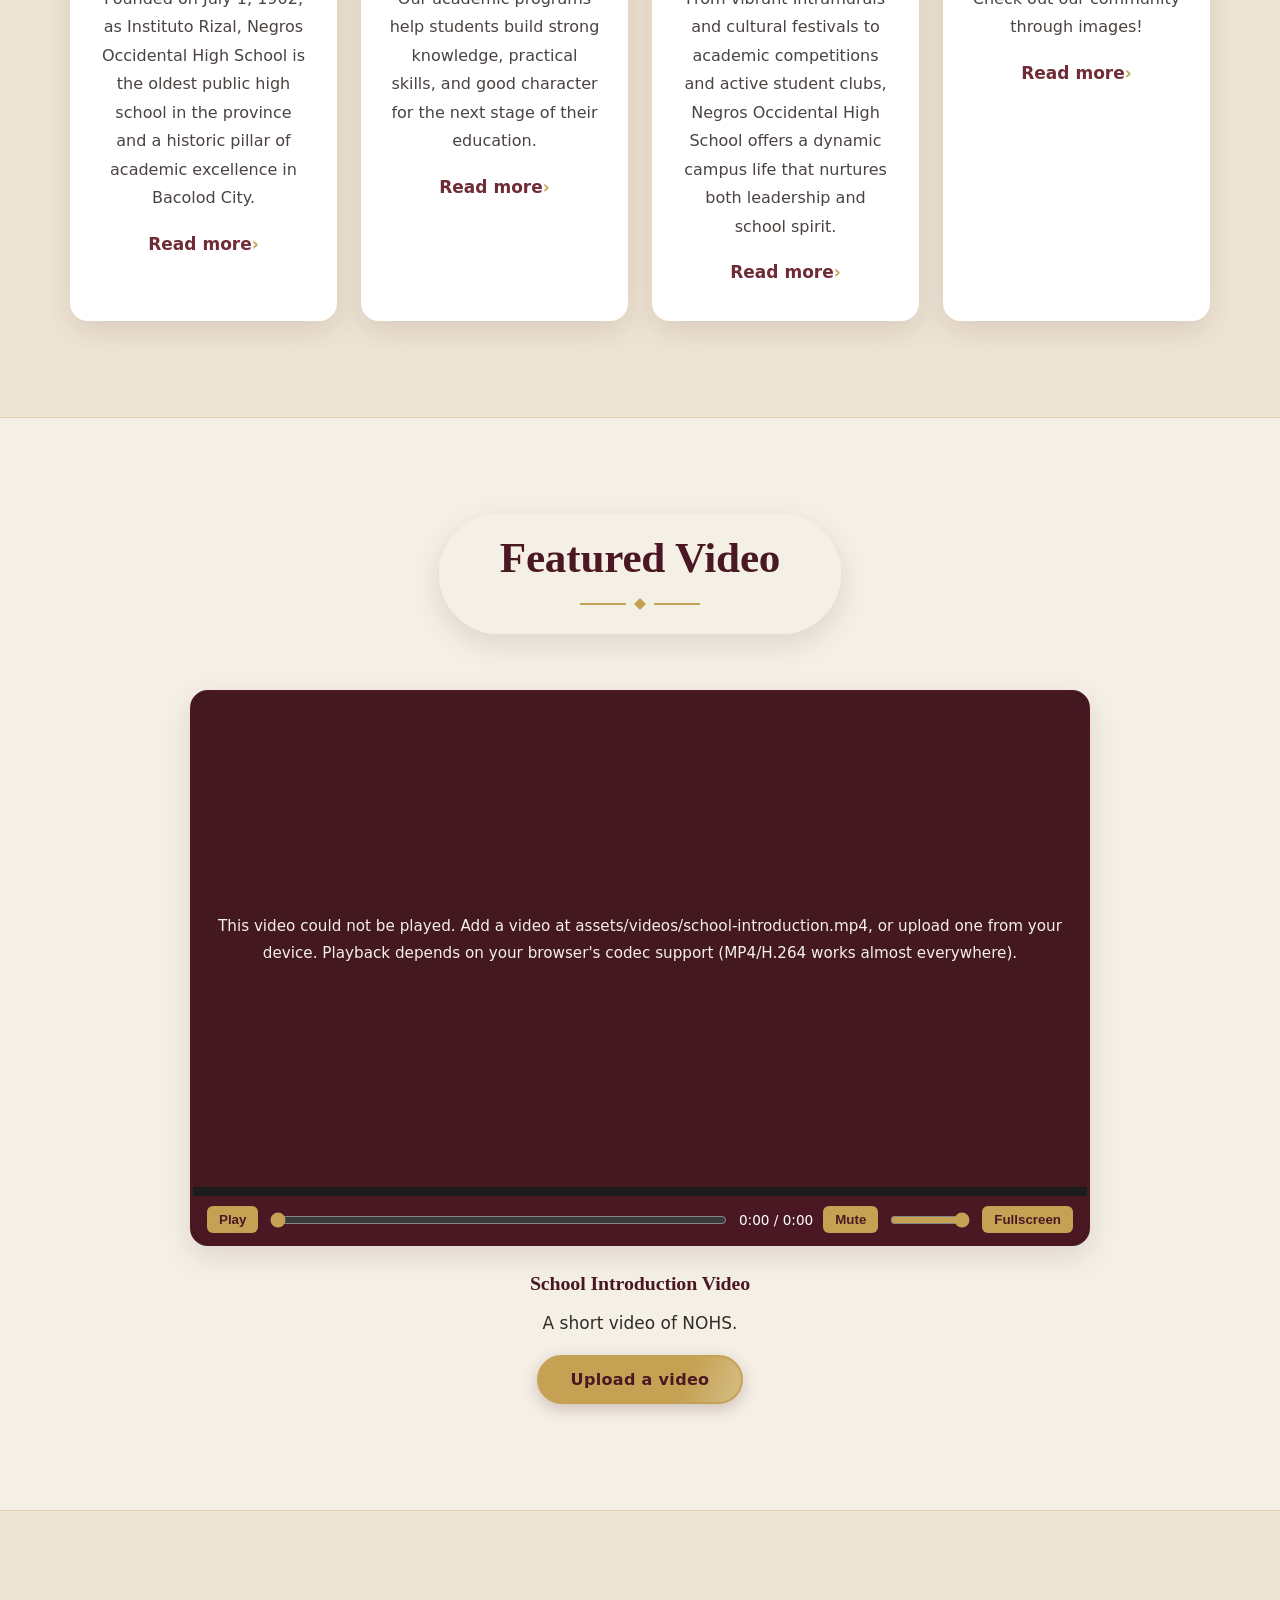
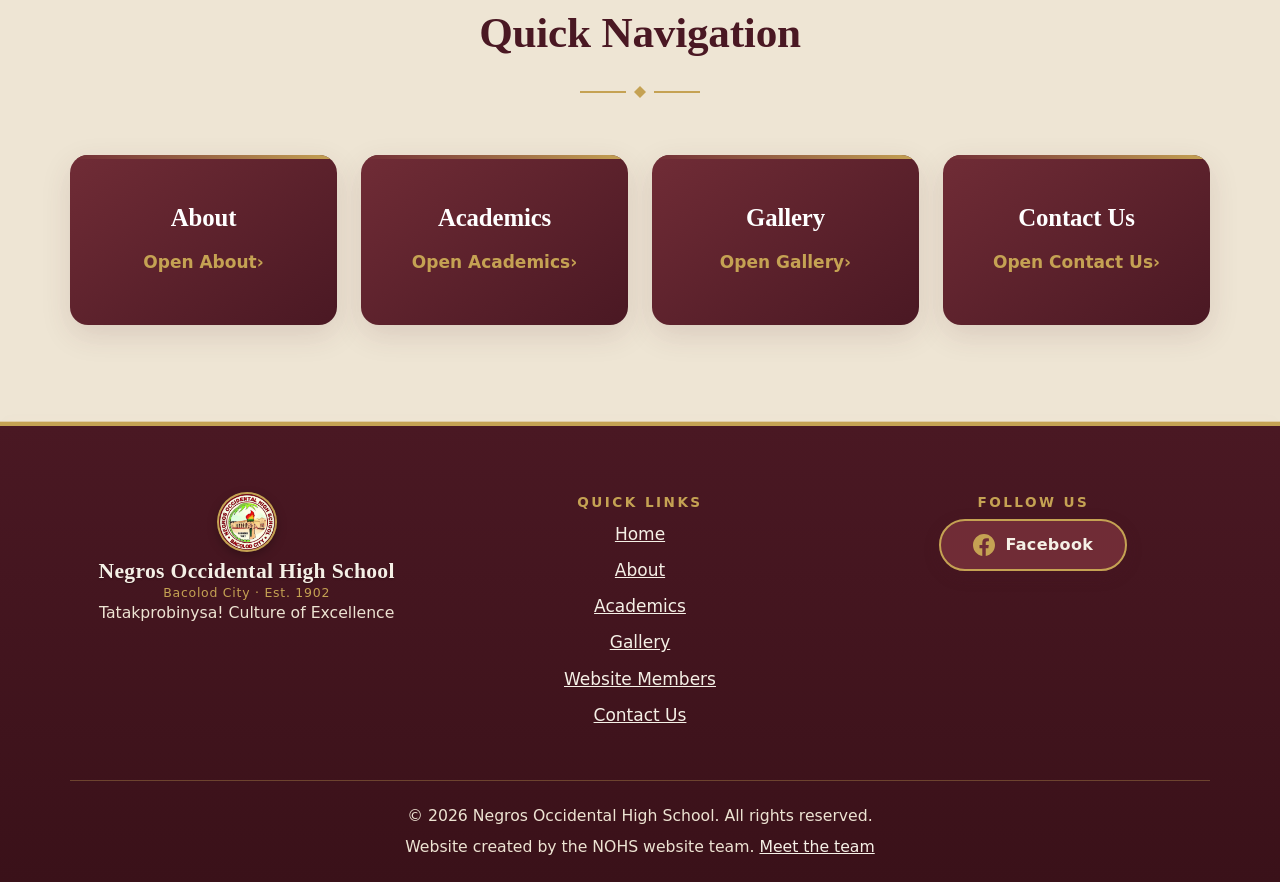
==== commit 68b93081: "Update index.html" ====
--- a/index.html
+++ b/index.html
@@ -57,7 +57,6 @@
       <h3 id="vtitle"></h3><p id="vdesc"></p>
       <label class="btn btn-gold" for="vfile" tabindex="0" onkeydown="if(event.key==='Enter')this.click()">Upload a video</label>
       <input type="file" id="vfile" accept="video/*" class="sr">
-      <p class="note">Choose MP4, WebM, OGG or another video from your device. It plays only on your screen and is not saved to the website. Whether it plays depends on your browser's codec support.</p>
     </div>
   </div></div></section>
 
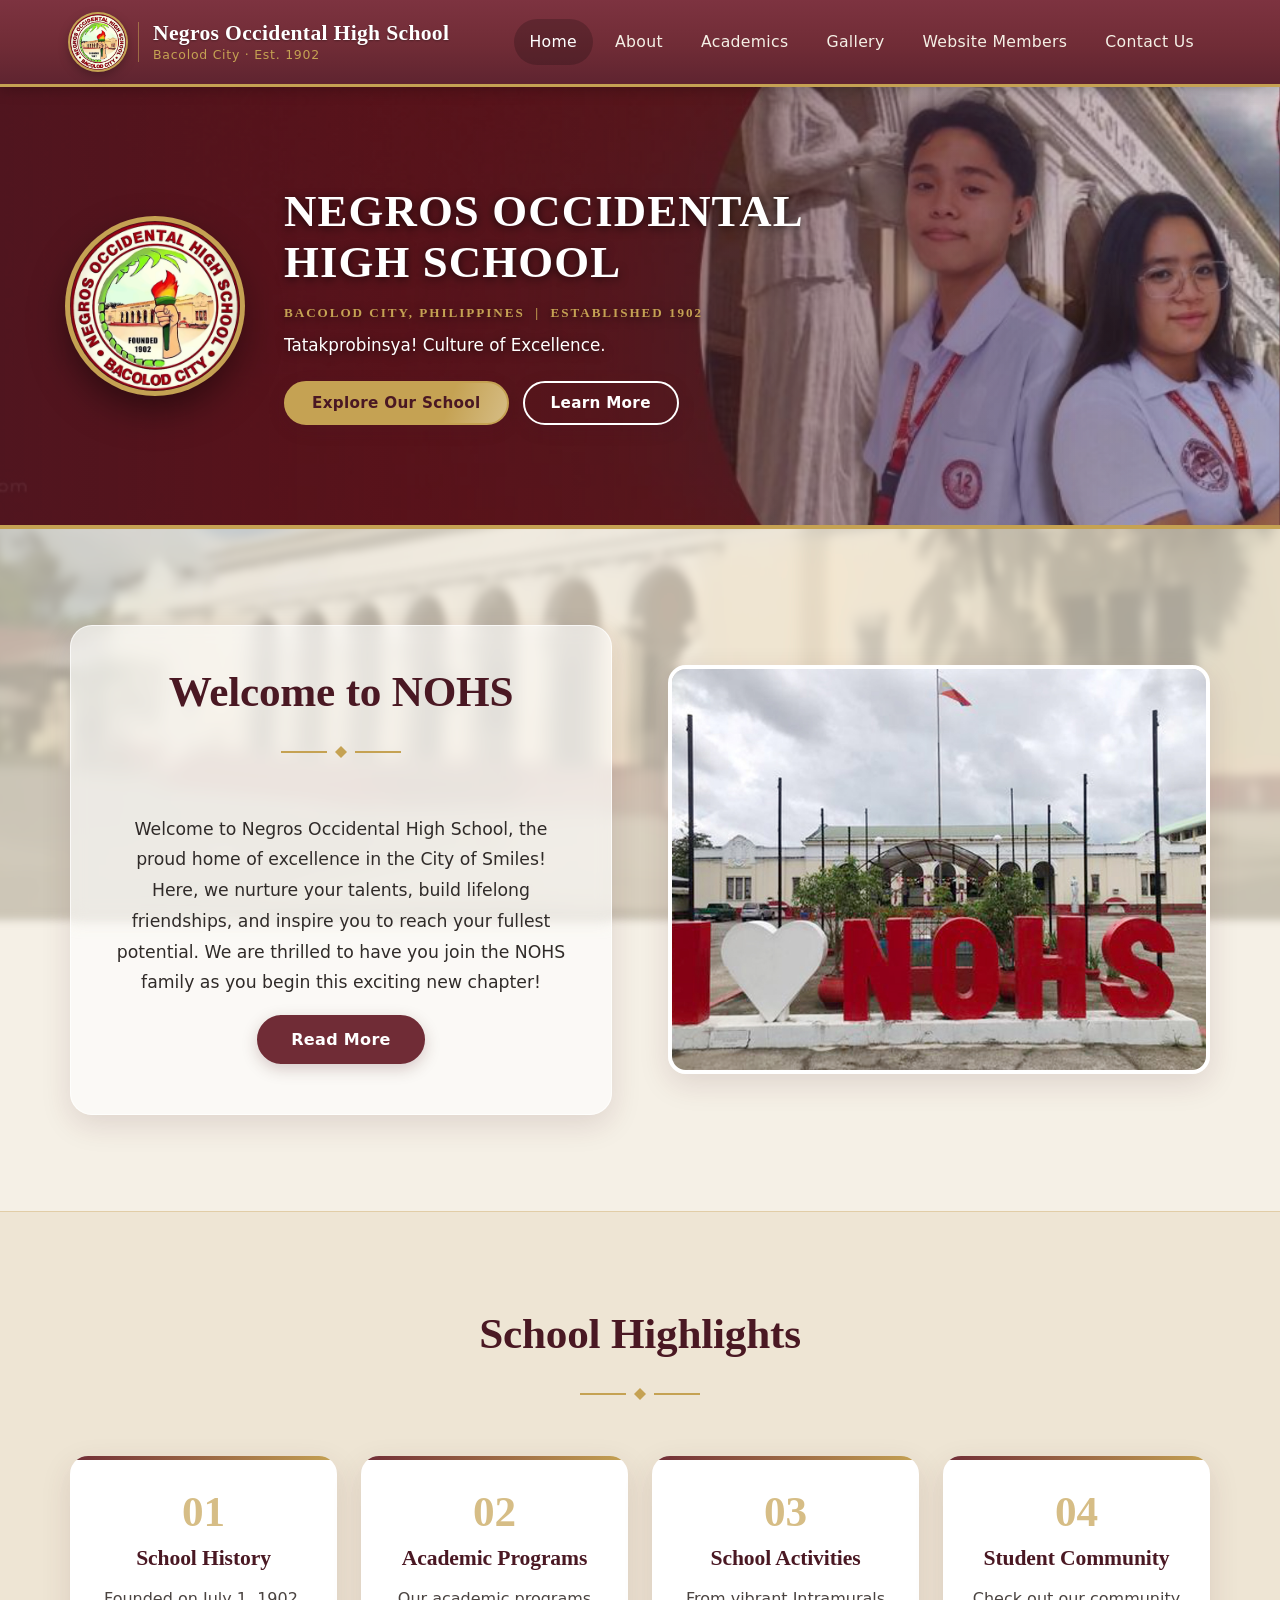
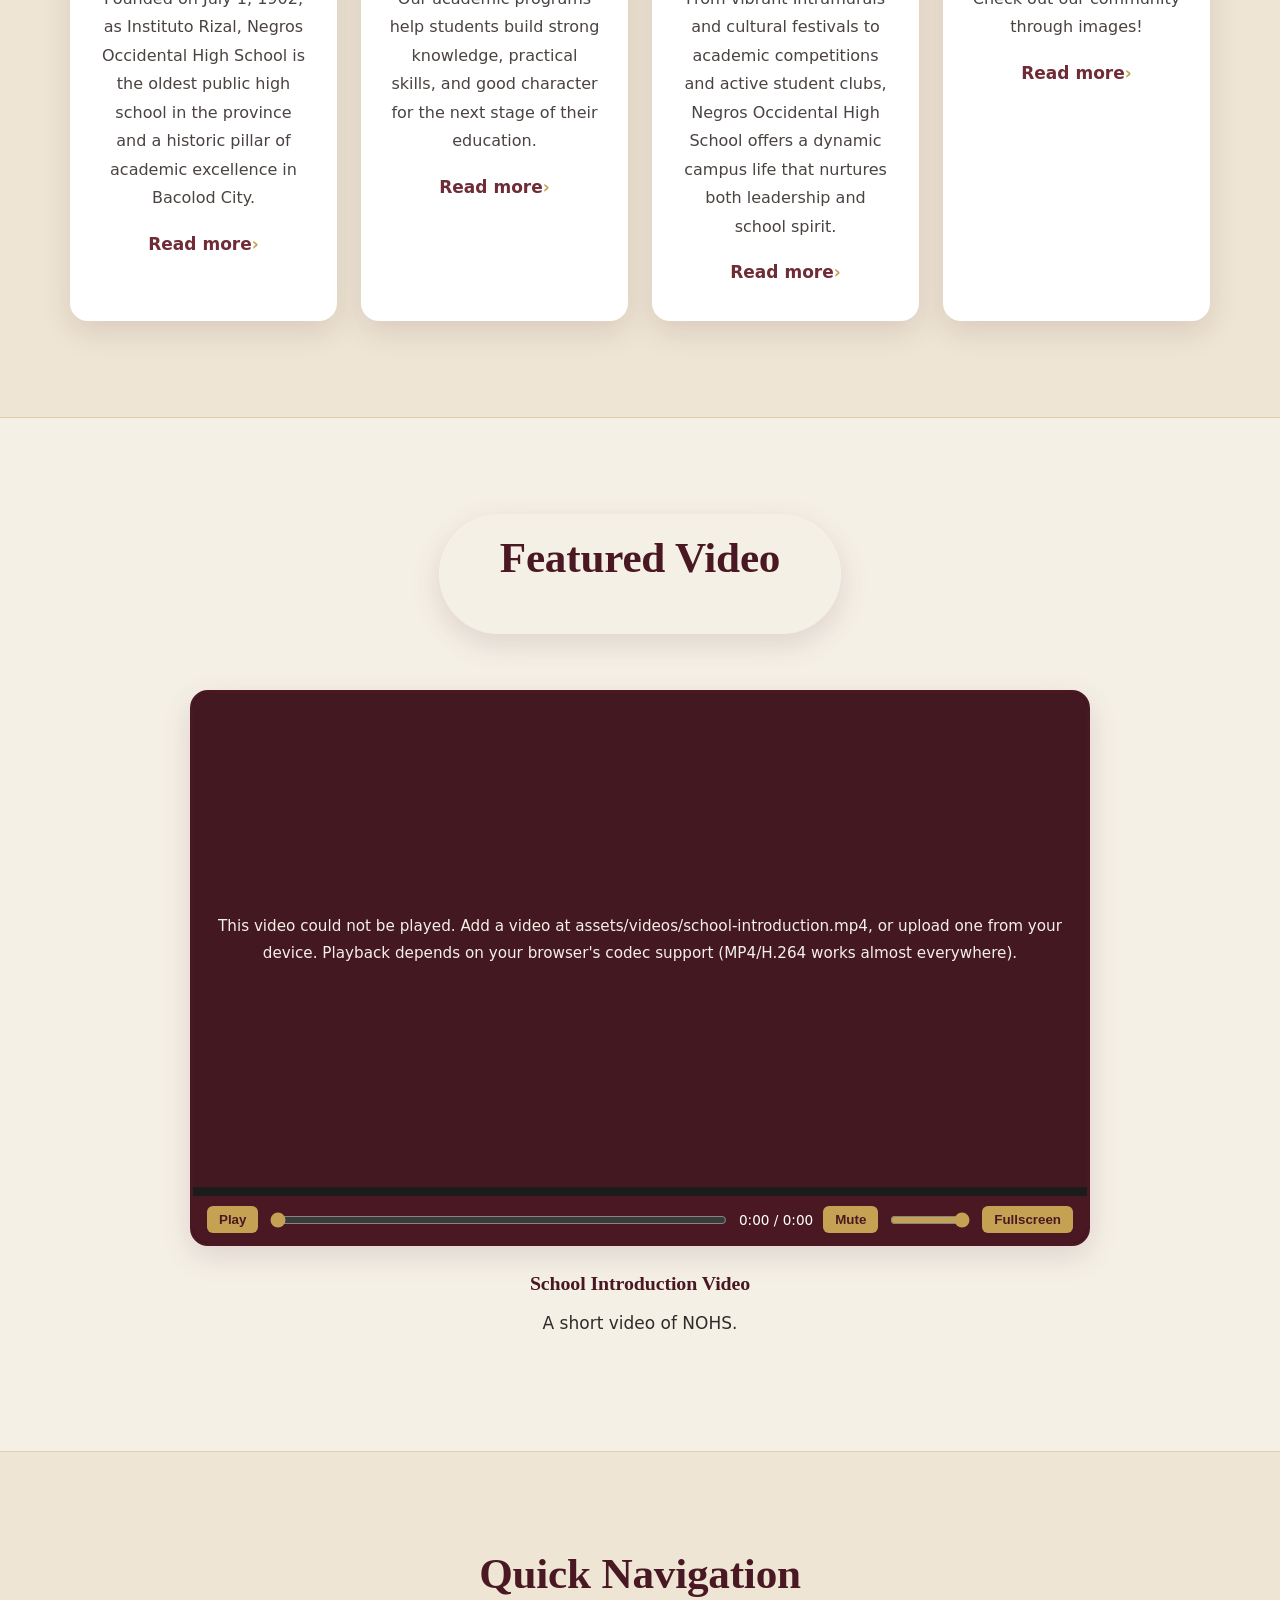
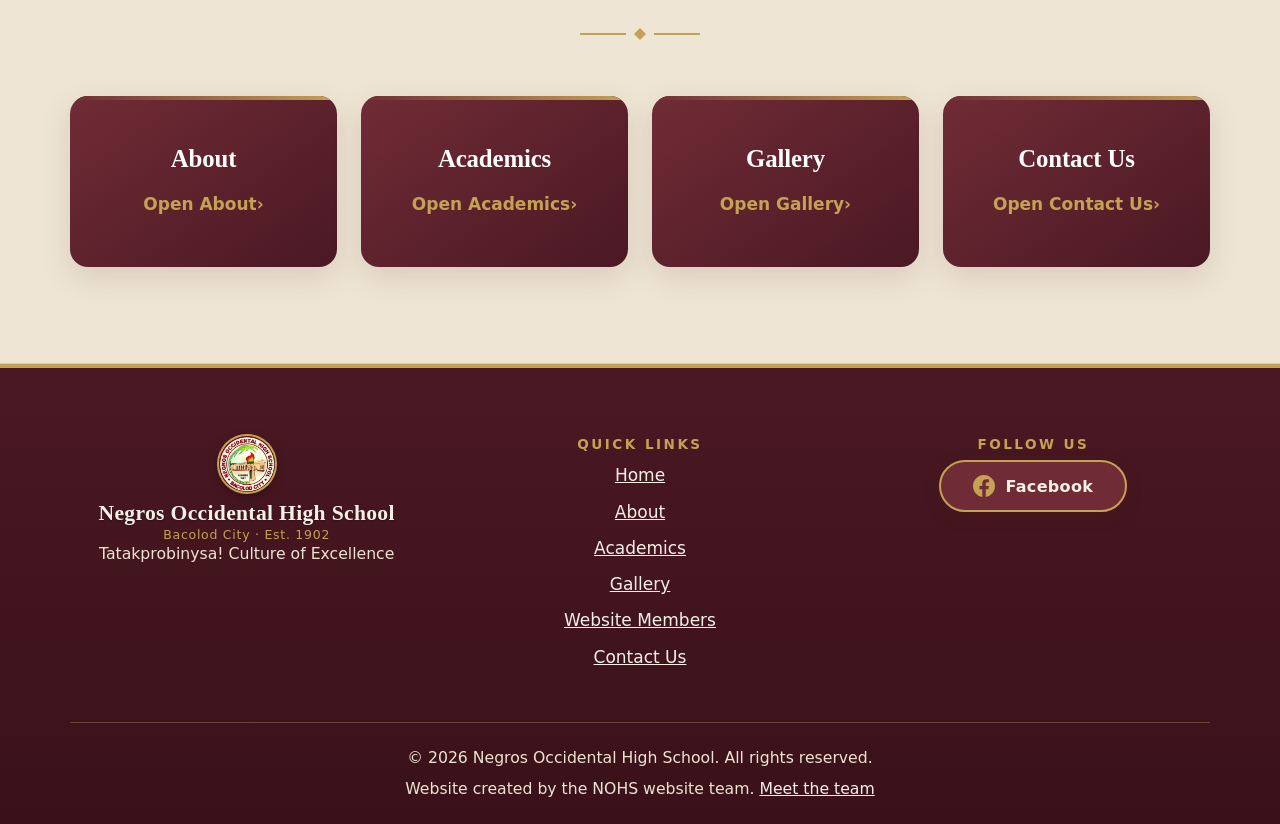
==== commit 5e85c661: "Update index.html" ====
--- a/index.html
+++ b/index.html
@@ -55,8 +55,6 @@
     </div>
     <div class="player-info">
       <h3 id="vtitle"></h3><p id="vdesc"></p>
-      <label class="btn btn-gold" for="vfile" tabindex="0" onkeydown="if(event.key==='Enter')this.click()">Upload a video</label>
-      <input type="file" id="vfile" accept="video/*" class="sr">
     </div>
   </div></div></section>
 
